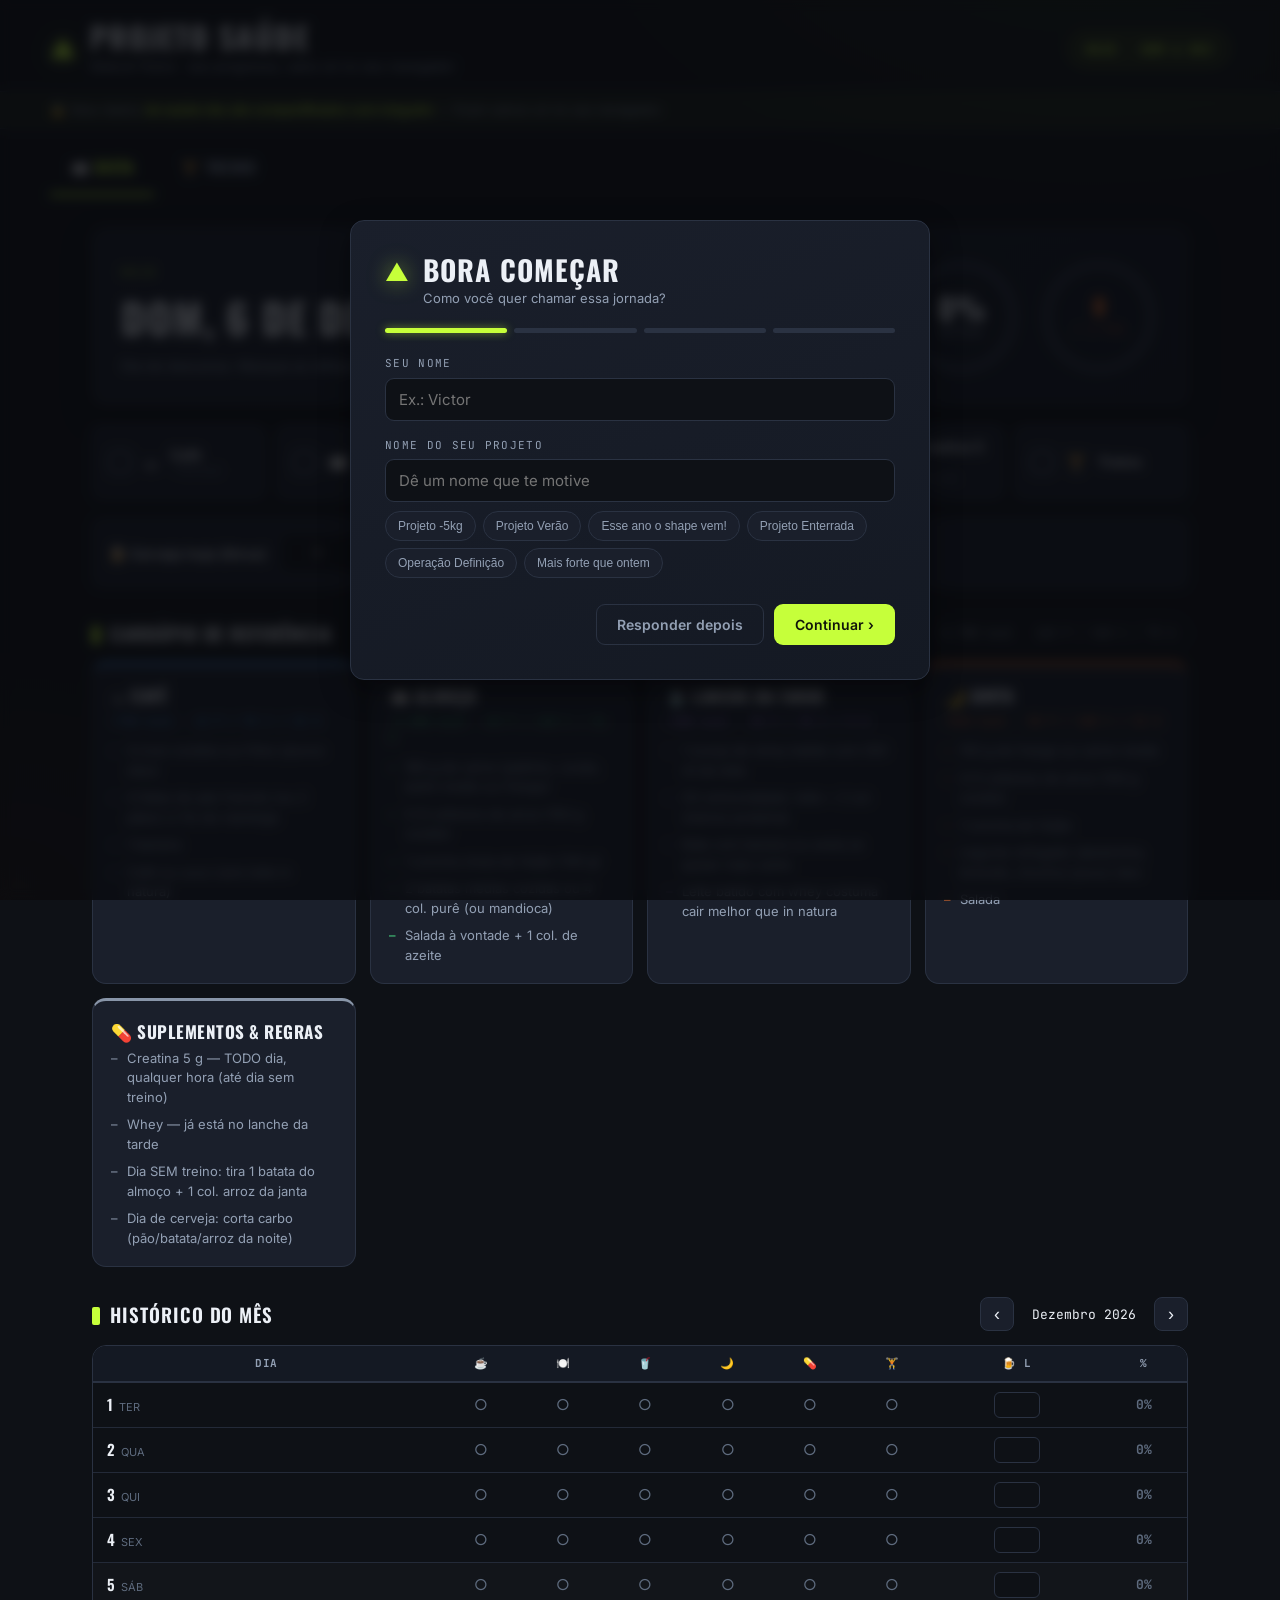
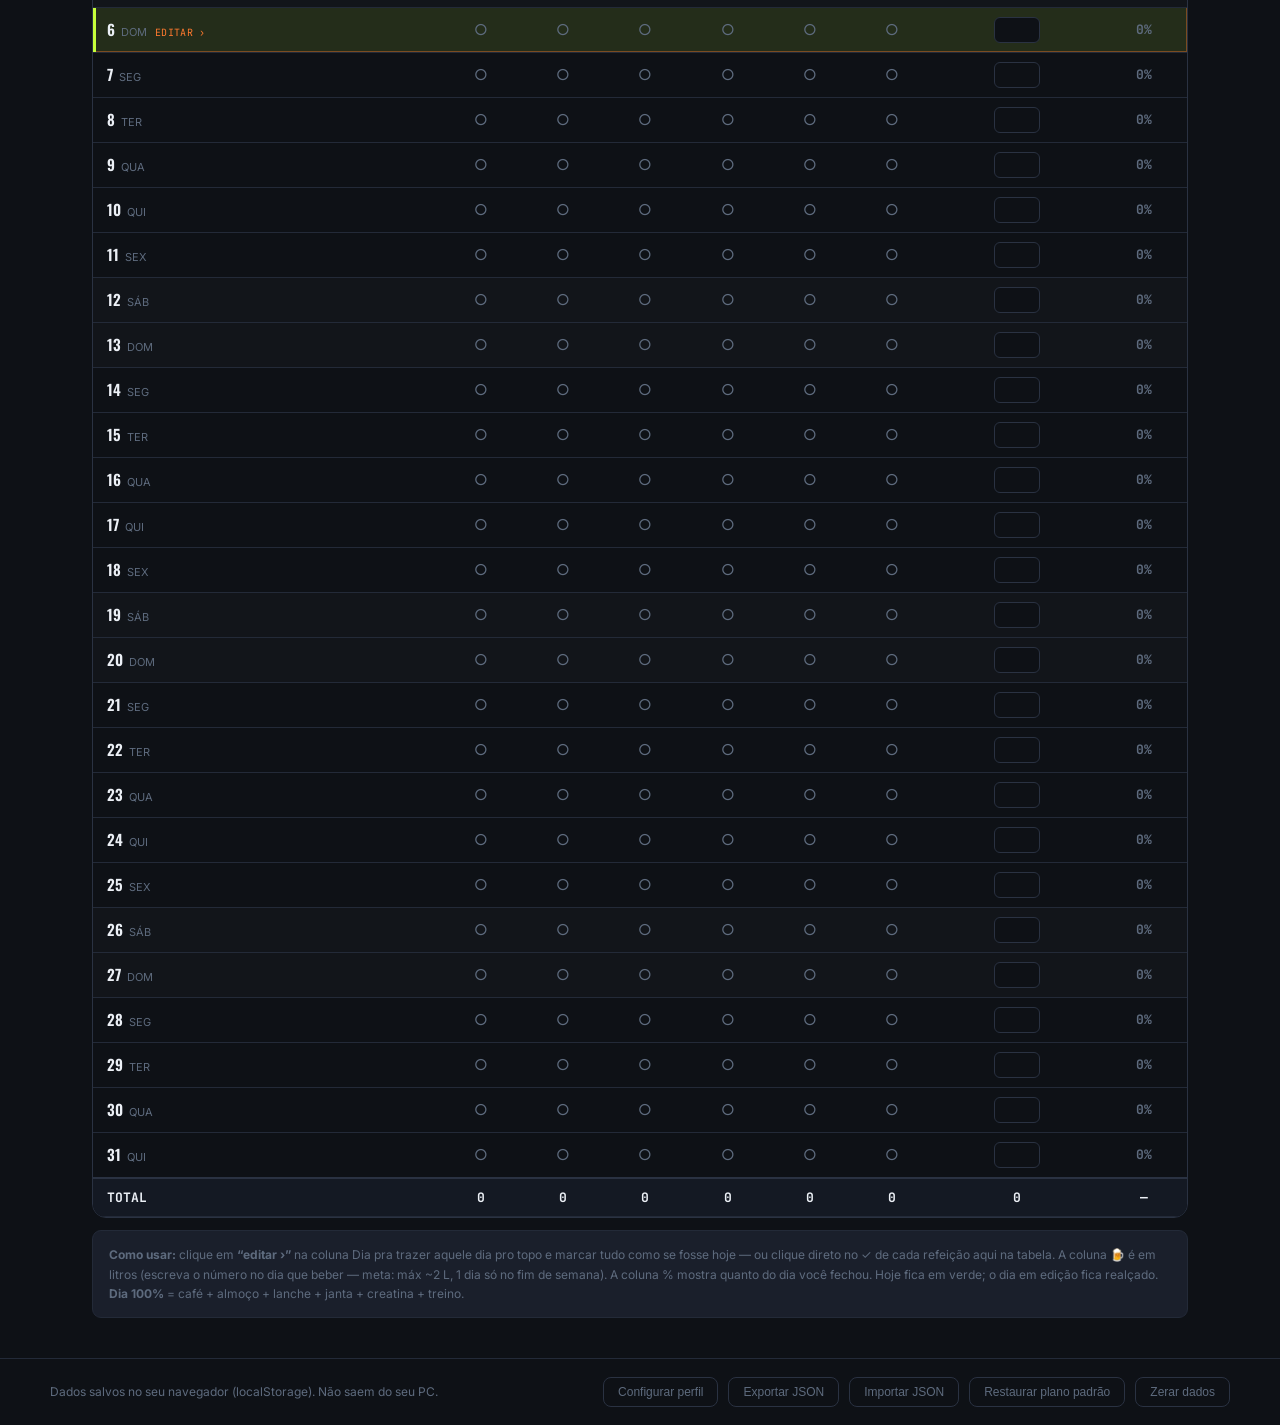
==== index.html @ 154c0d0e "feat(onboarding): importar plano direto da area de transferencia - remove o textarea de colar e o bo" ====
<!DOCTYPE html>
<html lang="pt-BR">
<head>
<meta charset="UTF-8">
<meta name="viewport" content="width=device-width, initial-scale=1.0">

<!-- Google tag (gtag.js) — Measurement ID público; ver .env.sample -->
<script>
  // só carrega no domínio oficial (não conta dev local nem forks de terceiros).
  // host EXATO + subdomínios com fronteira de ponto — evita casar lookalikes
  // ("xprojetosaude.life") ou qualquer outro *.github.io de quem forkar.
  var gaHost = location.hostname;
  if (gaHost === "projetosaude.life" || gaHost.endsWith(".projetosaude.life")
      || gaHost === "victorbiasibetti.github.io") {
    var gaScript = document.createElement("script");
    gaScript.async = true;
    gaScript.src = "https://www.googletagmanager.com/gtag/js?id=G-BKR1CT2JB6";
    document.head.appendChild(gaScript);
    window.dataLayer = window.dataLayer || [];
    function gtag(){ dataLayer.push(arguments); }
    gtag('js', new Date());
    gtag('config', 'G-BKR1CT2JB6');
  }
</script>

<title>Projeto Saúde — Dieta & Treino</title>
<meta name="description" content="Acompanhe sua dieta e treino numa página só. Configure seu plano, registre o dia a dia e bata suas metas. Tudo salvo no seu navegador.">

<!-- Favicon (o triângulo da marca) -->
<link rel="icon" href="/favicon.svg" type="image/svg+xml">
<link rel="icon" href="/favicon-32.png" sizes="32x32" type="image/png">
<link rel="apple-touch-icon" href="/apple-touch-icon.png">
<meta name="theme-color" content="#0E1116">

<!-- Open Graph (WhatsApp, Facebook, LinkedIn) -->
<meta property="og:type" content="website">
<meta property="og:site_name" content="Projeto Saúde">
<meta property="og:url" content="https://projetosaude.life/">
<meta property="og:title" content="Projeto Saúde — Dieta & Treino">
<meta property="og:description" content="Acompanhe sua dieta e treino numa página só. Configure seu plano, registre o dia a dia e bata suas metas. Tudo salvo no seu navegador.">
<meta property="og:image" content="https://projetosaude.life/og-image.png">
<meta property="og:image:width" content="1200">
<meta property="og:image:height" content="630">
<meta property="og:image:alt" content="Projeto Saúde — Dieta & Treino">
<meta property="og:locale" content="pt_BR">

<!-- Twitter -->
<meta name="twitter:card" content="summary_large_image">
<meta name="twitter:title" content="Projeto Saúde — Dieta & Treino">
<meta name="twitter:description" content="Acompanhe sua dieta e treino numa página só. Tudo salvo no seu navegador.">
<meta name="twitter:image" content="https://projetosaude.life/og-image.png">

<link rel="preconnect" href="https://fonts.googleapis.com">
<link rel="preconnect" href="https://fonts.gstatic.com" crossorigin>
<link href="https://fonts.googleapis.com/css2?family=Oswald:wght@400;500;600;700&family=Inter:wght@400;500;600;700&family=JetBrains+Mono:wght@500;700&display=swap" rel="stylesheet">
<link rel="stylesheet" href="style.css">
</head>
<body>
<div class="bg-grain"></div>

<header class="topbar">
  <div class="brand">
    <span class="brand-mark">▲</span>
    <div class="brand-text">
      <h1>PROJETO SAÚDE</h1>
      <p>Dieta &amp; Treino · seu progresso, salvo só no seu navegador</p>
    </div>
  </div>
  <div class="today-pill" id="todayPill">—</div>
</header>

<div class="privacy-bar">
  🔒 Seus dados <strong>de saúde não são compartilhados com ninguém</strong> — ficam salvos só no seu navegador.
</div>

<nav class="tabs" role="tablist">
  <button class="tab active" data-tab="dieta" role="tab">🍽️ Dieta</button>
  <button class="tab" data-tab="treino" role="tab">🏋️ Treino</button>
</nav>

<main>
  <!-- ===================== DIETA ===================== -->
  <section class="panel active" id="tab-dieta" role="tabpanel">

    <div class="day-hero">
      <div class="day-hero-left">
        <span class="eyebrow" id="heroEyebrow">Hoje</span>
        <h2 id="heroDate">—</h2>
        <p id="heroSub">Marque cada refeição conforme for cumprindo.</p>
        <button id="backToToday" class="back-today">‹ Voltar pra hoje</button>
      </div>
      <div class="day-hero-stats">
        <div class="dunk-meter">
          <svg viewBox="0 0 120 120" class="ring">
            <circle class="ring-bg" cx="60" cy="60" r="52"></circle>
            <circle class="ring-fg" cx="60" cy="60" r="52" id="ringFg"></circle>
          </svg>
          <div class="dunk-meter-label">
            <strong id="dayPct">0%</strong>
            <span>do dia</span>
          </div>
        </div>
        <div class="dunk-meter kcal-meter">
          <svg viewBox="0 0 120 120" class="ring">
            <circle class="ring-bg" cx="60" cy="60" r="52"></circle>
            <circle class="ring-fg" cx="60" cy="60" r="52" id="kcalRingFg"></circle>
          </svg>
          <div class="dunk-meter-label">
            <strong id="dayKcal">0</strong>
            <span id="dayKcalSub">kcal</span>
          </div>
        </div>
      </div>
    </div>

    <div class="checks" id="todayChecks"></div>

    <div class="beer-row">
      <label for="beerInput">🍺 Cerveja hoje (litros)</label>
      <input type="number" id="beerInput" min="0" step="0.5" placeholder="0">
      <span class="beer-hint">meta: máx ~2 L, 1 dia só no fim de semana</span>
    </div>

    <div class="section-head">
      <h3>Cardápio de referência</h3>
      <span class="kcal-tag" id="dietKcalTag">~2.700 kcal · 165 P / 340 C / 75 G</span>
    </div>
    <div class="menu-grid" id="menuGrid"></div>

    <div class="section-head">
      <h3>Histórico do mês</h3>
      <div class="month-switch">
        <button id="prevMonth" class="mini-btn">‹</button>
        <span id="monthLabel">—</span>
        <button id="nextMonth" class="mini-btn">›</button>
      </div>
    </div>
    <div class="table-wrap">
      <table class="month-table" id="monthTable"></table>
    </div>
    <div class="legend" id="dietLegend"></div>
  </section>

  <!-- ===================== TREINO ===================== -->
  <section class="panel" id="tab-treino" role="tabpanel">

    <div class="section-head">
      <h3>Divisão semanal</h3>
      <span class="kcal-tag">arraste ou toque p/ remanejar os dias</span>
    </div>
    <div class="week-grid" id="weekGrid"></div>

    <div class="section-head">
      <h3>Seus treinos</h3>
    </div>
    <div class="workouts" id="workouts"></div>
  </section>
</main>

<footer class="foot">
  <span>Dados salvos no seu navegador (localStorage). Não saem do seu PC.</span>
  <div class="foot-actions">
    <button id="profileBtn" class="reset-btn">Configurar perfil</button>
    <button id="exportBtn" class="reset-btn">Exportar JSON</button>
    <button id="importBtn" class="reset-btn">Importar JSON</button>
    <button id="restorePlanBtn" class="reset-btn">Restaurar plano padrão</button>
    <button id="resetBtn" class="reset-btn">Zerar dados</button>
  </div>
  <input type="file" id="importFile" accept="application/json,.json" hidden>
</footer>

<!-- ===================== ONBOARDING (novo usuário) ===================== -->
<div class="onb-overlay" id="onboarding" hidden>
  <div class="onb-card">
    <div class="onb-head">
      <span class="onb-mark">▲</span>
      <div>
        <h2 id="onbTitle">Bora começar</h2>
        <p id="onbSubtitle">Configuração rápida — fica tudo salvo só no seu navegador.</p>
      </div>
    </div>

    <div class="onb-progress" id="onbProgress" aria-hidden="true"></div>

    <!-- STEP 1 — identidade -->
    <section class="onb-step" data-step="1">
      <label class="onb-label">Seu nome</label>
      <input type="text" id="onbName" class="onb-input" placeholder="Ex.: Victor" autocomplete="off">

      <label class="onb-label">Nome do seu projeto</label>
      <input type="text" id="onbProject" class="onb-input" placeholder="Dê um nome que te motive" autocomplete="off">
      <div class="onb-chips" id="onbProjectChips"></div>
    </section>

    <!-- STEP 2 — medidas -->
    <section class="onb-step" data-step="2" hidden>
      <div class="onb-grid">
        <div>
          <label class="onb-label">Altura (cm)</label>
          <input type="number" id="onbHeight" class="onb-input" placeholder="185" min="100" max="250">
        </div>
        <div>
          <label class="onb-label">Peso aprox. (kg)</label>
          <input type="number" id="onbWeight" class="onb-input" placeholder="83" min="30" max="300" step="0.5">
        </div>
        <div>
          <label class="onb-label">Idade</label>
          <input type="number" id="onbAge" class="onb-input" placeholder="28" min="12" max="100">
        </div>
        <div>
          <label class="onb-label">Sexo biológico</label>
          <select id="onbSex" class="onb-input">
            <option value="M">Masculino</option>
            <option value="F">Feminino</option>
          </select>
        </div>
      </div>
      <p class="onb-note">Usado só pra estimar seu gasto calórico. Pode ser aproximado.</p>
    </section>

    <!-- STEP 3 — metabolismo -->
    <section class="onb-step" data-step="3" hidden>
      <div class="onb-bmr">
        <div class="onb-bmr-num">
          <strong id="onbBmrVal">—</strong>
          <span>kcal/dia · metabolismo basal (BMR)</span>
        </div>
        <div class="onb-bmr-num alt">
          <strong id="onbTdeeVal">—</strong>
          <span>kcal/dia · gasto total estimado (TDEE)</span>
        </div>
      </div>

      <label class="onb-label">Nível de atividade</label>
      <select id="onbActivity" class="onb-input">
        <option value="1.2">Sedentário (pouco ou nenhum exercício)</option>
        <option value="1.375" selected>Leve (1-3 treinos/semana)</option>
        <option value="1.55">Moderado (3-5 treinos/semana)</option>
        <option value="1.725">Intenso (6-7 treinos/semana)</option>
        <option value="1.9">Muito intenso (trabalho físico + treino)</option>
      </select>

      <label class="onb-label">Objetivo</label>
      <select id="onbGoal" class="onb-input">
        <option value="cut">Perder gordura</option>
        <option value="maintain">Manter peso</option>
        <option value="bulk" selected>Ganhar massa</option>
      </select>

      <p class="onb-note">Meta calórica = seu TDEE: <strong id="onbTargetVal">—</strong> kcal/dia.
        O objetivo orienta a IA na distribuição das refeições. Fórmula Mifflin-St Jeor —
        estimativa, não prescrição médica.</p>

      <div class="onb-grid">
        <div>
          <label class="onb-label">Treinos por semana</label>
          <select id="onbDays" class="onb-input">
            <option value="2">2 dias</option>
            <option value="3" selected>3 dias</option>
            <option value="4">4 dias</option>
            <option value="5">5 dias</option>
            <option value="6">6 dias</option>
          </select>
        </div>
        <div>
          <label class="onb-label">Nível de experiência</label>
          <select id="onbLevel" class="onb-input">
            <option value="iniciante" selected>Iniciante</option>
            <option value="intermediario">Intermediário</option>
            <option value="avancado">Avançado</option>
          </select>
        </div>
      </div>

      <label class="onb-label">Limitações ou lesões (opcional)</label>
      <textarea id="onbLimits" class="onb-input" rows="2"
        placeholder="Ex.: dor no joelho, ombro sensível, sem acesso a barra fixa…"></textarea>
      <p class="onb-note">Esses dados vão pro prompt pra montar seu treino sob medida.</p>
    </section>

    <!-- STEP 4 — prompt p/ IA + import -->
    <section class="onb-step" data-step="4" hidden>
      <ol class="onb-steps-list">
        <li>Clique em <b>Copiar + Abrir o Chat-GPT</b> e cole o prompt lá com Ctrl+V.</li>
        <li>Quando o Chat-GPT responder, <b>copie a resposta dele</b> (botão de copiar do Chat-GPT).</li>
        <li>Volte aqui e clique em <b>Importar Plano do Chat-GPT</b>.</li>
      </ol>

      <label class="onb-label">Prompt pra IA</label>
      <textarea id="onbPrompt" class="onb-textarea mono" readonly rows="8"></textarea>
      <button id="onbOpenGpt" class="onb-btn primary small onb-block-btn">🤖 Copiar + Abrir o Chat-GPT</button>
      <span id="onbGptMsg" class="onb-import-msg"></span>
      <button id="onbCopyPrompt" class="onb-btn ghost small onb-block-btn">📋 Só copiar prompt</button>

      <button id="onbImportBtn" class="onb-btn primary onb-block-btn" style="margin-top:18px">📥 Importar Plano do Chat-GPT</button>
      <div class="onb-import-row">
        <span id="onbImportMsg" class="onb-import-msg"></span>
      </div>
      <p class="onb-note">Pode pular esta etapa — o plano padrão é carregado e você edita depois.</p>
    </section>

    <div class="onb-actions">
      <button id="onbBack" class="onb-btn ghost" hidden>‹ Voltar</button>
      <div class="onb-spacer"></div>
      <button id="onbSkip" class="onb-btn ghost">Responder depois</button>
      <button id="onbNext" class="onb-btn primary">Continuar ›</button>
    </div>
  </div>
</div>

<script src="data.js"></script>
<script src="app.js"></script>
<script src="onboarding.js"></script>
</body>
</html>
---- style.css ----
/* ===========================================================
   PROJETO ENTERRADA — estilo performance dashboard
   =========================================================== */
:root{
  --bg:        #0E1116;
  --bg-2:      #141923;
  --panel:     #1A1F2B;
  --panel-2:   #20263400;
  --line:      #2A3242;
  --line-soft: #232a38;
  --txt:       #ECF0F6;
  --txt-dim:   #93A0B4;
  --txt-faint: #5E6B7E;

  --lime:   #C6FF3A;  /* acento principal — o salto/meta */
  --lime-d: #9FD400;
  --orange: #FF7A2F;  /* perna / treino C */
  --azul:   #4DA3FF;
  --verde:  #46D17F;
  --roxo:   #B98BFF;
  --cinza:  #8895A8;

  --content-max: 1180px;  /* largura útil do conteúdo; cresce em telas grandes */
  --gutter: clamp(16px,4vw,42px);
  --radius: 14px;
  --radius-sm: 9px;
  --shadow: 0 10px 30px rgba(0,0,0,.45);
  --display: "Oswald", system-ui, sans-serif;
  --body: "Inter", system-ui, sans-serif;
  --mono: "JetBrains Mono", ui-monospace, monospace;
}

*{ box-sizing:border-box; margin:0; padding:0; }
html{ scroll-behavior:smooth; }
body{
  font-family:var(--body);
  background:var(--bg);
  color:var(--txt);
  line-height:1.5;
  min-height:100vh;
  -webkit-font-smoothing:antialiased;
  overflow-x:hidden;
}

/* textura sutil de fundo */
.bg-grain{
  position:fixed; inset:0; z-index:0; pointer-events:none;
  background:
    radial-gradient(900px 500px at 85% -10%, rgba(198,255,58,.07), transparent 60%),
    radial-gradient(700px 500px at 0% 100%, rgba(255,122,47,.06), transparent 55%);
}
header, nav, main, footer{ position:relative; z-index:1; }

/* ---------- TOPBAR ---------- */
.topbar{
  display:flex; align-items:center; justify-content:space-between; gap:16px;
  padding-block:22px 14px;
  padding-inline:max(var(--gutter), calc((100% - var(--content-max))/2));
  border-bottom:1px solid var(--line-soft);
  flex-wrap:wrap;
}
.brand{ display:flex; align-items:center; gap:14px; }
.brand-mark{
  font-size:26px; color:var(--lime);
  filter:drop-shadow(0 0 10px rgba(198,255,58,.5));
  transform:translateY(-1px);
}
.brand-text h1{
  font-family:var(--display); font-weight:700; letter-spacing:.06em;
  font-size:clamp(20px,3.4vw,30px); line-height:1; text-transform:uppercase;
}
.brand-text p{ color:var(--txt-dim); font-size:13px; margin-top:5px; }
.today-pill{
  font-family:var(--mono); font-size:13px; font-weight:700;
  color:var(--lime); background:rgba(198,255,58,.08);
  border:1px solid rgba(198,255,58,.3); border-radius:999px;
  padding:8px 16px; white-space:nowrap; text-transform:uppercase;
}

/* ---------- BARRA DE PRIVACIDADE ---------- */
.privacy-bar{
  font-size:12.5px; color:var(--txt-dim); line-height:1.45;
  background:rgba(198,255,58,.06); border-bottom:1px solid var(--line-soft);
  padding-block:9px;
  padding-inline:max(var(--gutter), calc((100% - var(--content-max))/2));
}
.privacy-bar strong{ color:var(--lime); font-weight:600; }

/* ---------- TABS ---------- */
.tabs{
  display:flex; gap:6px;
  padding-block:14px 0;
  padding-inline:max(var(--gutter), calc((100% - var(--content-max))/2));
}
.tab{
  font-family:var(--display); font-size:16px; font-weight:600; letter-spacing:.04em;
  text-transform:uppercase;
  background:transparent; color:var(--txt-dim);
  border:none; border-bottom:3px solid transparent;
  padding:12px 20px 14px; cursor:pointer; transition:.18s; border-radius:8px 8px 0 0;
}
.tab:hover{ color:var(--txt); background:var(--bg-2); }
.tab.active{ color:var(--lime); border-bottom-color:var(--lime); }

main{ padding:clamp(18px,3vw,32px) var(--gutter) 40px; max-width:var(--content-max); margin-inline:auto; }

/* ---------- PANELS ---------- */
.panel{ display:none; animation:fade .35s ease; }
.panel.active{ display:block; }
@keyframes fade{ from{opacity:0; transform:translateY(8px);} to{opacity:1; transform:none;} }

/* ---------- DAY HERO ---------- */
.day-hero{
  display:flex; align-items:center; justify-content:space-between; gap:24px;
  background:linear-gradient(135deg, var(--panel), var(--bg-2));
  border:1px solid var(--line); border-radius:var(--radius);
  padding:clamp(18px,3vw,28px); box-shadow:var(--shadow); flex-wrap:wrap;
}
.eyebrow{
  font-family:var(--mono); font-size:11px; letter-spacing:.22em; text-transform:uppercase;
  color:var(--lime);
}
.day-hero-left h2{
  font-family:var(--display); font-weight:700; font-size:clamp(26px,5vw,42px);
  text-transform:uppercase; letter-spacing:.02em; margin:4px 0 6px;
}
.day-hero-left p{ color:var(--txt-dim); font-size:14px; max-width:46ch; }

/* botão voltar pra hoje (modo edição de dia passado) */
.back-today{
  margin-top:12px; display:none; align-items:center; gap:4px; cursor:pointer;
  font-family:var(--mono); font-size:12px; font-weight:700;
  background:rgba(255,122,47,.1); color:var(--orange);
  border:1px solid rgba(255,122,47,.4); border-radius:999px; padding:7px 14px;
  transition:.15s;
}
.back-today:hover{ background:rgba(255,122,47,.2); }
/* quando editando outro dia, o eyebrow vira laranja pra avisar */
#heroEyebrow{ transition:color .15s; }

/* anéis lado a lado (% do dia + kcal) */
.day-hero-stats{ display:flex; align-items:center; justify-content:center; gap:18px; flex-wrap:wrap; flex:0 0 auto; }

/* anel de progresso do dia (dunk meter) */
.dunk-meter{ position:relative; width:120px; height:120px; flex:0 0 auto; }
.ring{ width:120px; height:120px; transform:rotate(-90deg); }
.ring-bg{ fill:none; stroke:var(--line); stroke-width:9; }
.ring-fg{
  fill:none; stroke:var(--lime); stroke-width:9; stroke-linecap:round;
  stroke-dasharray:326.7; stroke-dashoffset:326.7;
  transition:stroke-dashoffset .6s cubic-bezier(.2,.8,.2,1);
  filter:drop-shadow(0 0 6px rgba(198,255,58,.5));
}
.dunk-meter-label{
  position:absolute; inset:0; display:flex; flex-direction:column;
  align-items:center; justify-content:center; gap:1px;
}
.dunk-meter-label strong{ font-family:var(--display); font-size:30px; line-height:1; }
.dunk-meter-label span{ font-size:11px; color:var(--txt-dim); text-transform:uppercase; letter-spacing:.1em; }

/* 2º anel: kcal ingeridas — mesmo estilo, cor laranja */
.kcal-meter .ring-fg{ stroke:var(--orange); filter:drop-shadow(0 0 6px rgba(255,122,47,.5)); }
.kcal-meter .dunk-meter-label strong{ color:var(--orange); font-size:23px; }
.kcal-meter .dunk-meter-label span{ font-family:var(--mono); color:var(--orange); opacity:.7; letter-spacing:.02em; margin-top:2px; }

/* ---------- CHECKS DE HOJE ---------- */
.checks{
  display:grid; grid-template-columns:repeat(auto-fit, minmax(150px,1fr));
  gap:10px; margin:18px 0;
}
.check{
  display:flex; align-items:center; gap:11px; cursor:pointer; user-select:none;
  background:var(--panel); border:1px solid var(--line); border-radius:var(--radius-sm);
  padding:14px 15px; transition:.16s;
}
.check:hover{ border-color:var(--txt-faint); transform:translateY(-1px); }
.check .box{
  width:24px; height:24px; flex:0 0 auto; border-radius:7px;
  border:2px solid var(--txt-faint); display:grid; place-items:center;
  transition:.16s; font-size:15px; color:var(--bg);
}
.check .meta{ display:flex; flex-direction:column; line-height:1.2; }
.check .meta b{ font-size:14px; font-weight:600; }
.check .meta small{ font-size:11px; color:var(--txt-faint); }
.check .ic{ font-size:18px; }
.check.done{ border-color:var(--lime); background:rgba(198,255,58,.07); }
.check.done .box{ background:var(--lime); border-color:var(--lime); }
.check.done .box::after{ content:"✓"; font-weight:800; }

/* ---------- BARRA CERVEJA ---------- */
.beer-row{
  display:flex; align-items:center; gap:14px; flex-wrap:wrap;
  background:var(--panel); border:1px solid var(--line); border-radius:var(--radius-sm);
  padding:14px 16px; margin-bottom:26px;
}
.beer-row label{ font-weight:600; font-size:14px; }
.beer-row input{
  width:90px; font-family:var(--mono); font-size:15px; font-weight:700;
  background:var(--bg); color:var(--orange); text-align:center;
  border:1px solid var(--line); border-radius:8px; padding:9px;
}
.beer-row input:focus{ outline:none; border-color:var(--orange); }
.beer-hint{ font-size:12px; color:var(--txt-faint); }

/* ---------- SECTION HEAD ---------- */
.section-head{
  display:flex; align-items:center; justify-content:space-between; gap:12px;
  margin:30px 0 14px; flex-wrap:wrap;
}
.section-head h3{
  font-family:var(--display); font-weight:600; text-transform:uppercase;
  letter-spacing:.05em; font-size:19px;
}
.section-head h3::before{
  content:""; display:inline-block; width:8px; height:18px; margin-right:10px;
  background:var(--lime); border-radius:2px; transform:translateY(2px);
}
.kcal-tag{
  font-family:var(--mono); font-size:12px; color:var(--txt-dim);
  border:1px solid var(--line); border-radius:999px; padding:5px 12px;
}

/* ---------- MENU GRID ---------- */
.menu-grid{
  display:grid; grid-template-columns:repeat(auto-fit, minmax(250px,1fr)); gap:14px;
}
.menu-card{
  background:var(--panel); border:1px solid var(--line); border-radius:var(--radius);
  padding:18px; border-top:3px solid var(--accent);
}
.menu-card h4{
  font-family:var(--display); font-size:17px; text-transform:uppercase; letter-spacing:.03em;
  display:flex; align-items:center; gap:9px; margin-bottom:4px;
}
.menu-card .kc{ font-family:var(--mono); font-size:11px; color:var(--accent); margin-bottom:12px; display:block; }
.menu-card ul{ list-style:none; display:flex; flex-direction:column; gap:8px; }
.menu-card li{ font-size:13px; color:var(--txt-dim); padding-left:16px; position:relative; }
.menu-card li::before{ content:"–"; position:absolute; left:0; color:var(--accent); }

/* acentos por card */
.acc-azul{ --accent:var(--azul); }
.acc-verde{ --accent:var(--verde); }
.acc-laranja{ --accent:var(--orange); }
.acc-roxo{ --accent:var(--roxo); }
.acc-cinza{ --accent:var(--cinza); }

/* ---------- MONTH SWITCH ---------- */
.month-switch{ display:flex; align-items:center; gap:10px; }
.month-switch span{ font-family:var(--mono); font-size:13px; min-width:120px; text-align:center; color:var(--txt); }
.mini-btn{
  width:34px; height:34px; border-radius:8px; cursor:pointer;
  background:var(--panel); border:1px solid var(--line); color:var(--txt);
  font-size:18px; line-height:1; transition:.15s;
}
.mini-btn:hover{ border-color:var(--lime); color:var(--lime); }

/* ---------- MONTH TABLE ---------- */
.table-wrap{ overflow-x:auto; border:1px solid var(--line); border-radius:var(--radius); }
.month-table{ border-collapse:collapse; width:100%; min-width:680px; font-size:13px; }
.month-table th, .month-table td{
  padding:9px 8px; text-align:center; border-bottom:1px solid var(--line-soft);
  white-space:nowrap;
}
.month-table thead th{
  position:sticky; top:0; background:var(--bg-2); color:var(--txt-dim);
  font-family:var(--mono); font-size:11px; font-weight:700; text-transform:uppercase;
  letter-spacing:.04em; border-bottom:2px solid var(--line);
}
.month-table td.daycol{ text-align:left; padding-left:14px; }
.month-table td .dnum{ font-family:var(--display); font-weight:600; font-size:15px; }
.month-table td .dwd{ color:var(--txt-faint); font-size:11px; margin-left:6px; text-transform:uppercase; }
.month-table tbody tr.weekend{ background:rgba(255,255,255,.018); }
.month-table tbody tr.today{
  background:rgba(198,255,58,.10);
  box-shadow:inset 3px 0 0 var(--lime);
}
.month-table tbody tr.selected{
  background:rgba(255,122,47,.12);
  box-shadow:inset 3px 0 0 var(--orange);
}
.month-table tbody tr.today.selected{
  background:rgba(198,255,58,.12);
  box-shadow:inset 3px 0 0 var(--lime), inset 0 0 0 1px rgba(255,122,47,.4);
}
.month-table td.daycol{ cursor:pointer; }
.month-table td.daycol:hover .edit-cue{ opacity:1; }
.edit-cue{
  font-family:var(--mono); font-size:10px; color:var(--orange);
  margin-left:8px; opacity:0; transition:opacity .15s; text-transform:uppercase; letter-spacing:.03em;
}
.month-table tbody tr.selected .edit-cue{ opacity:1; }
.month-table tbody tr:hover{ background:rgba(255,255,255,.04); }
.cell-check{ cursor:pointer; font-size:15px; color:var(--txt-faint); transition:.12s; }
.cell-check:hover{ color:var(--txt); }
.cell-check.on{ color:var(--lime); }
.beer-cell{ font-family:var(--mono); color:var(--orange); }
.beer-cell input{
  width:46px; background:var(--bg); border:1px solid var(--line); border-radius:6px;
  color:var(--orange); text-align:center; font-family:var(--mono); font-size:12px; padding:4px;
}
.beer-cell input:focus{ outline:none; border-color:var(--orange); }
.pct-cell{ font-family:var(--mono); font-weight:700; }
tr.totals td{ border-top:2px solid var(--line); font-family:var(--mono); font-weight:700; color:var(--txt); background:var(--bg-2); }

.legend{
  font-size:12px; color:var(--txt-faint); margin-top:12px; line-height:1.6;
  padding:14px 16px; background:var(--panel); border:1px solid var(--line-soft); border-radius:var(--radius-sm);
}

/* ===================== TREINO ===================== */
.week-grid{
  display:grid; grid-template-columns:repeat(7, 1fr); gap:8px; margin-bottom:8px;
}
.wd{
  background:var(--panel); border:1px solid var(--line); border-radius:var(--radius-sm);
  padding:12px 10px; text-align:center; min-height:104px;
  display:flex; flex-direction:column; gap:6px;
}
.wd .wd-day{ font-family:var(--mono); font-size:11px; color:var(--txt-faint); text-transform:uppercase; letter-spacing:.05em; }
.wd .wd-tag{
  font-family:var(--display); font-size:24px; font-weight:700; line-height:1;
}
.wd .wd-name{ font-size:11px; color:var(--txt-dim); }
.wd.tag-A .wd-tag{ color:var(--azul); }
.wd.tag-B .wd-tag{ color:var(--verde); }
.wd.tag-C .wd-tag{ color:var(--orange); }
.wd.tag-D .wd-tag{ color:var(--roxo); }
.wd.tag-E .wd-tag{ color:var(--lime); }
.wd.tag-F .wd-tag{ color:var(--cinza); }
.wd.tag-off .wd-tag{ color:var(--txt-faint); font-size:14px; font-family:var(--body); font-weight:600; padding-top:6px; }
.wd.today{ border-color:var(--lime); box-shadow:0 0 0 1px var(--lime), 0 0 20px rgba(198,255,58,.18); }
.wd.today .wd-day{ color:var(--lime); }
/* remanejar treino: arrastar (desktop) ou tocar (mobile) */
.wd{ cursor:pointer; user-select:none; }
.wd[draggable="true"]{ cursor:grab; }
.wd[draggable="true"]:active{ cursor:grabbing; }
/* selecionado pra remanejar — laranja tracejado, distinto do "hoje" (lime) */
.wd.sel{ outline:2px dashed var(--orange); outline-offset:-3px; background:rgba(255,122,47,.12);
         box-shadow:0 0 0 1px var(--orange); }
.wd.sel .wd-tag{ color:var(--orange); }
.wd.drop-hover{ border-color:var(--lime); border-style:dashed; background:rgba(198,255,58,.08); }

.workouts{ display:grid; gap:16px; }
.workout{
  background:var(--panel); border:1px solid var(--line); border-radius:var(--radius);
  overflow:hidden; border-top:3px solid var(--accent);
}
.workout-head{ padding:16px 18px 14px; }
.workout-head .wid{
  font-family:var(--display); font-size:13px; font-weight:700; letter-spacing:.1em;
  color:var(--accent); text-transform:uppercase;
}
.workout-head h4{ font-family:var(--display); font-size:20px; text-transform:uppercase; letter-spacing:.02em; margin:2px 0 4px; }
.workout-head p{ font-size:12px; color:var(--txt-dim); }
.ex-table{ width:100%; border-collapse:collapse; font-size:13px; }
.ex-table th{
  text-align:left; font-family:var(--mono); font-size:10px; text-transform:uppercase;
  letter-spacing:.05em; color:var(--txt-faint); padding:8px 14px; border-top:1px solid var(--line);
  border-bottom:1px solid var(--line-soft);
}
.ex-table td{ padding:11px 14px; border-bottom:1px solid var(--line-soft); vertical-align:top; }
.ex-table tr:last-child td{ border-bottom:none; }
.ex-name{ font-weight:600; color:var(--txt); }
.ex-set{ font-family:var(--mono); font-weight:700; color:var(--lime); white-space:nowrap; }
.ex-set.skip{ color:var(--txt-faint); }
.ex-grp{ color:var(--txt-dim); font-size:12px; }
.ex-obs{ color:var(--txt-faint); font-size:12px; max-width:36ch; }

/* ---------- FOOTER ---------- */
.foot{
  display:flex; align-items:center; justify-content:space-between; gap:16px;
  padding-block:18px;
  padding-inline:max(var(--gutter), calc((100% - var(--content-max))/2));
  border-top:1px solid var(--line-soft);
  font-size:12px; color:var(--txt-faint); flex-wrap:wrap;
}
.foot-actions{ display:flex; gap:10px; flex-wrap:wrap; }
.reset-btn{
  font-size:12px; cursor:pointer; background:transparent; color:var(--txt-faint);
  border:1px solid var(--line); border-radius:8px; padding:7px 14px; transition:.15s;
}
.reset-btn:hover{ color:var(--orange); border-color:var(--orange); }

/* ===================== ONBOARDING ===================== */
body.onb-open{ overflow:hidden; }
.onb-overlay{
  position:fixed; inset:0; z-index:50;
  display:flex; align-items:flex-start; justify-content:center;
  padding:clamp(12px,4vh,48px) 16px; overflow-y:auto;
  background:rgba(8,10,14,.78); backdrop-filter:blur(6px);
}
.onb-overlay[hidden]{ display:none; }
.onb-card{
  width:100%; max-width:580px; margin:auto;
  background:linear-gradient(160deg, var(--panel), var(--bg-2));
  border:1px solid var(--line); border-radius:var(--radius);
  box-shadow:var(--shadow); padding:clamp(20px,4vw,34px);
  animation:fade .35s ease;
}
.onb-head{ display:flex; align-items:flex-start; gap:14px; margin-bottom:20px; }
.onb-mark{ font-size:24px; color:var(--lime); filter:drop-shadow(0 0 10px rgba(198,255,58,.5)); }
.onb-head h2{
  font-family:var(--display); font-weight:700; letter-spacing:.04em;
  text-transform:uppercase; font-size:clamp(20px,4vw,28px); line-height:1.05;
}
.onb-head p{ color:var(--txt-dim); font-size:13px; margin-top:5px; }

.onb-progress{ display:flex; gap:7px; margin-bottom:22px; }
.onb-dot{ flex:1; height:5px; border-radius:999px; background:var(--line); transition:.25s; }
.onb-dot.active{ background:var(--lime); box-shadow:0 0 8px rgba(198,255,58,.5); }
.onb-dot.done{ background:var(--lime-d); }

.onb-label{
  display:block; font-family:var(--mono); font-size:11px; letter-spacing:.12em;
  text-transform:uppercase; color:var(--txt-dim); margin:16px 0 6px;
}
.onb-label:first-child{ margin-top:0; }
.onb-input{
  width:100%; font-family:var(--body); font-size:15px;
  background:var(--bg); color:var(--txt);
  border:1px solid var(--line); border-radius:var(--radius-sm); padding:11px 13px;
  transition:border-color .15s;
}
.onb-input:focus{ outline:none; border-color:var(--lime); }
.onb-input.onb-invalid{ border-color:var(--orange); animation:shake .3s; }
select.onb-input{ cursor:pointer; }
@keyframes shake{ 25%{transform:translateX(-4px);} 75%{transform:translateX(4px);} }

.onb-chips{ display:flex; flex-wrap:wrap; gap:7px; margin-top:9px; }
.onb-chip{
  font-size:12px; cursor:pointer; color:var(--txt-dim);
  background:var(--panel); border:1px solid var(--line); border-radius:999px;
  padding:7px 12px; transition:.15s;
}
.onb-chip:hover{ color:var(--lime); border-color:var(--lime); }

.onb-grid{ display:grid; grid-template-columns:1fr 1fr; gap:12px 14px; }
.onb-note{ font-size:12px; color:var(--txt-faint); margin-top:14px; line-height:1.5; }
.onb-note strong{ color:var(--txt-dim); }

.onb-bmr{ display:grid; grid-template-columns:1fr 1fr; gap:12px; margin-bottom:6px; }
.onb-bmr-num{
  background:var(--bg); border:1px solid var(--line); border-radius:var(--radius-sm);
  border-left:3px solid var(--lime); padding:14px 16px;
}
.onb-bmr-num.alt{ border-left-color:var(--orange); }
.onb-bmr-num strong{ font-family:var(--display); font-size:30px; line-height:1; color:var(--lime); display:block; }
.onb-bmr-num.alt strong{ color:var(--orange); }
.onb-bmr-num span{ font-size:11px; color:var(--txt-dim); display:block; margin-top:5px; }

.onb-steps-list{
  list-style:decimal; padding-left:20px; margin:0 0 18px;
  display:flex; flex-direction:column; gap:9px;
}
.onb-steps-list li{ font-size:13px; color:var(--txt-dim); padding-left:4px; line-height:1.45; }
.onb-block-btn{ display:block; width:100%; margin-top:8px; }
.onb-textarea{
  width:100%; background:var(--bg); color:var(--txt);
  border:1px solid var(--line); border-radius:var(--radius-sm);
  padding:12px 13px; resize:vertical; font-size:13px; line-height:1.5;
}
.onb-textarea:focus{ outline:none; border-color:var(--lime); }
.onb-textarea.mono{ font-family:var(--mono); font-size:12px; }
#onbPrompt{ background:#0b0e13; color:var(--txt-dim); }

.onb-import-row{ display:flex; align-items:center; gap:12px; margin-top:12px; flex-wrap:wrap; }
.onb-import-msg{ font-family:var(--mono); font-size:12px; }
.onb-import-msg.ok{ color:var(--verde); }
.onb-import-msg.err{ color:var(--orange); }

.onb-actions{ display:flex; align-items:center; gap:10px; margin-top:26px; flex-wrap:wrap; }
.onb-spacer{ flex:1; }
.onb-btn{
  font-family:var(--body); font-size:14px; font-weight:600; cursor:pointer;
  border-radius:var(--radius-sm); padding:11px 20px; transition:.15s; border:1px solid transparent;
}
.onb-btn.small{ font-size:12px; padding:8px 13px; }
.onb-btn.primary{ background:var(--lime); color:#10140A; }
.onb-btn.primary:hover{ background:var(--lime-d); }
.onb-btn.ghost{ background:transparent; color:var(--txt-dim); border-color:var(--line); }
.onb-btn.ghost:hover{ color:var(--txt); border-color:var(--txt-faint); }

/* ---------- RESPONSIVO ---------- */
/* telas grandes: soltar o teto de largura (--content-max). topbar/tabs/main/foot
   acompanham via a var, mantendo conteúdo alinhado e bordas full-bleed. */
@media (min-width:1600px){
  :root{ --content-max:1440px; }
  .menu-grid{ grid-template-columns:repeat(auto-fit, minmax(280px,1fr)); }
}
@media (min-width:1921px){          /* acima de Full HD (2K/4K/ultrawide) */
  :root{ --content-max:1680px; }
  .checks{ grid-template-columns:repeat(auto-fit, minmax(180px,1fr)); }
}
@media (min-width:2560px){          /* 1440p+ / ultrawide */
  :root{ --content-max:2000px; }
}

@media (max-width:720px){
  .week-grid{ grid-template-columns:repeat(2,1fr); }
  .day-hero{ flex-direction:column-reverse; align-items:flex-start; }
  .ex-table .col-obs, .ex-table .obs-cell{ display:none; }
  .onb-grid, .onb-bmr{ grid-template-columns:1fr; }
}
@media (prefers-reduced-motion:reduce){
  *{ animation:none !important; transition:none !important; }
}
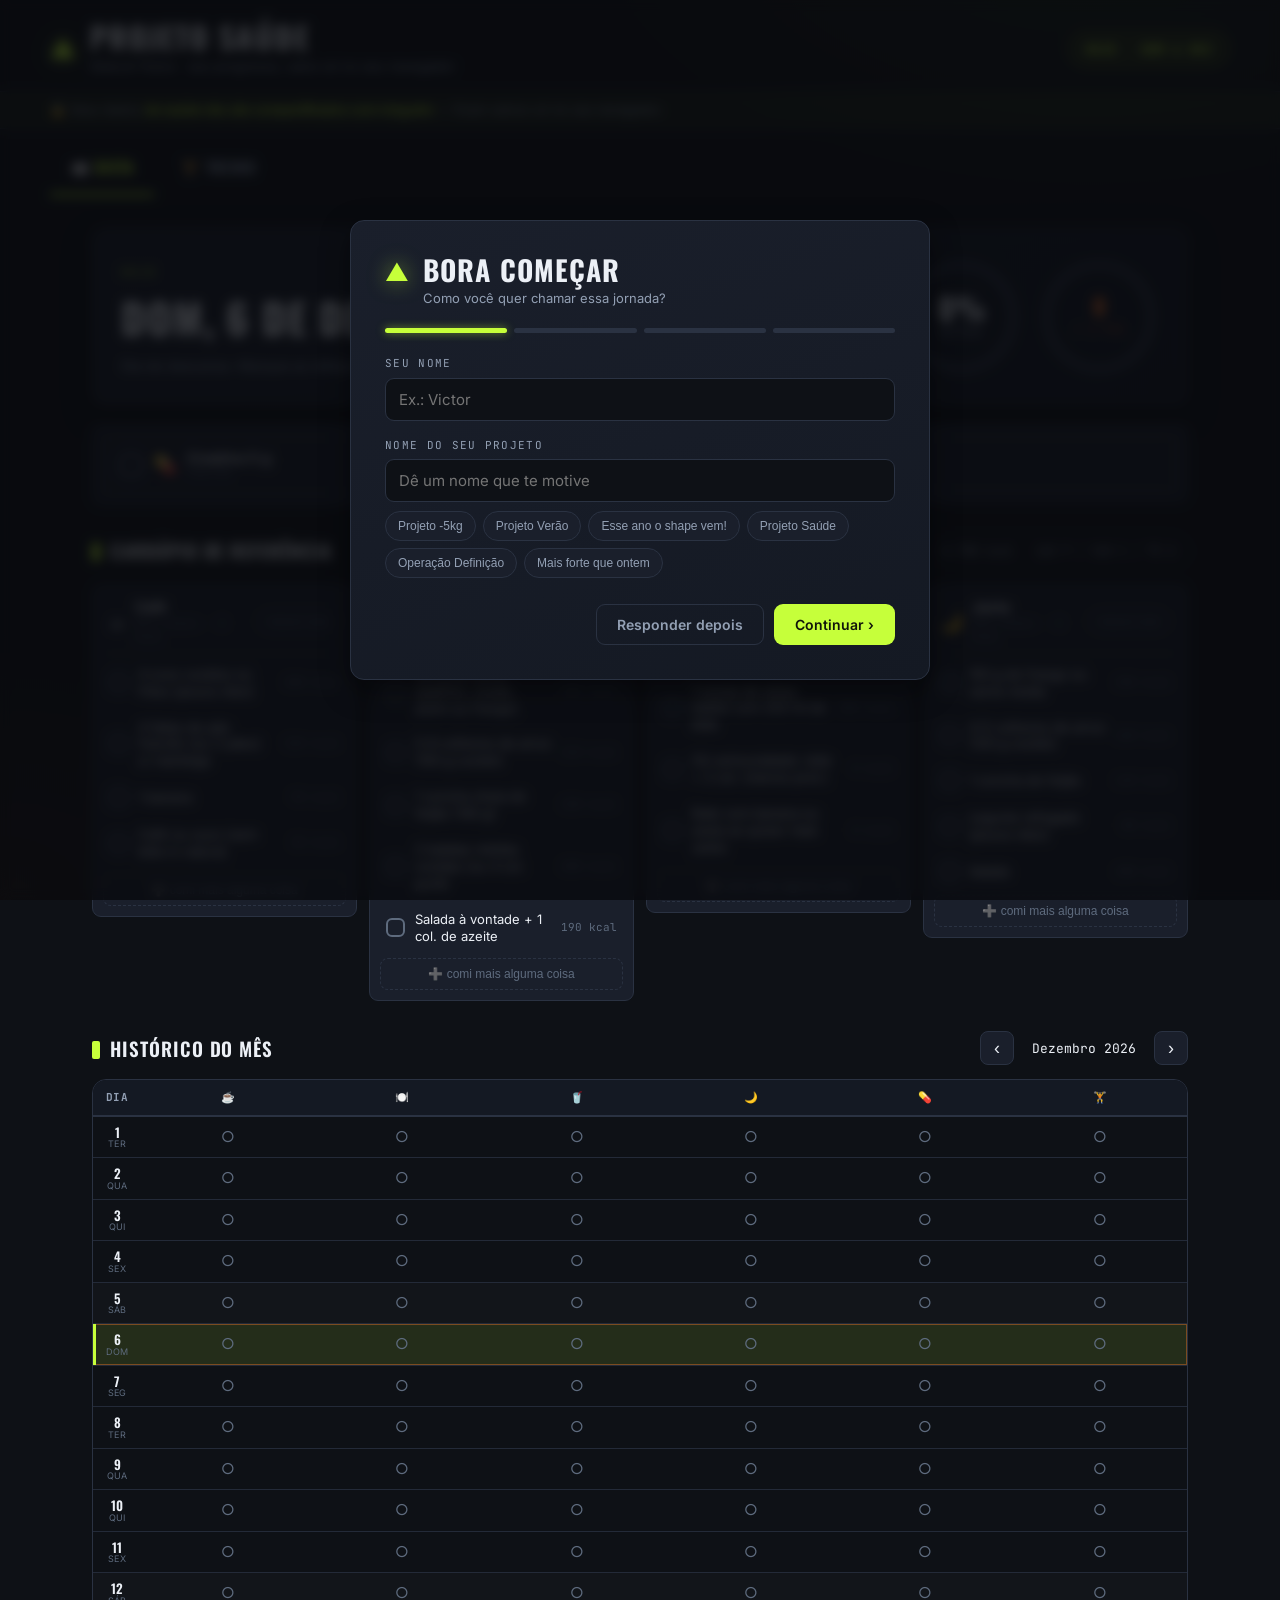
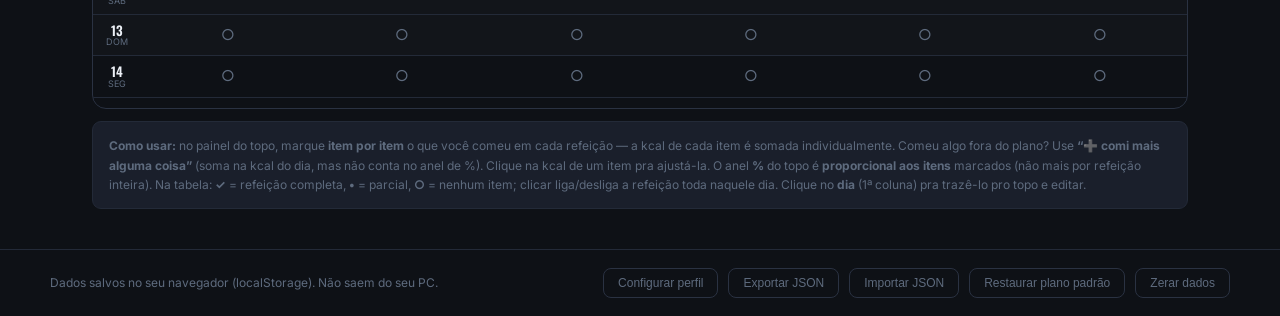
==== commit a896bace: "feat(dieta): checks por item, modal de alimento avulso e limpezas - refeições agora expandem em iten" ====
--- a/index.html
+++ b/index.html
@@ -113,19 +113,14 @@
       </div>
     </div>
 
-    <div class="checks" id="todayChecks"></div>
-
-    <div class="beer-row">
-      <label for="beerInput">🍺 Cerveja hoje (litros)</label>
-      <input type="number" id="beerInput" min="0" step="0.5" placeholder="0">
-      <span class="beer-hint">meta: máx ~2 L, 1 dia só no fim de semana</span>
-    </div>
+    <!-- extras logo após o resumo do dia (refeições sem itens: creatina, treino) -->
+    <div class="checks day-extras" id="dayExtras"></div>
 
     <div class="section-head">
       <h3>Cardápio de referência</h3>
       <span class="kcal-tag" id="dietKcalTag">~2.700 kcal · 165 P / 340 C / 75 G</span>
     </div>
-    <div class="menu-grid" id="menuGrid"></div>
+    <div class="checks" id="todayChecks"></div>
 
     <div class="section-head">
       <h3>Histórico do mês</h3>
@@ -282,8 +277,8 @@
     <section class="onb-step" data-step="4" hidden>
       <ol class="onb-steps-list">
         <li>Clique em <b>Copiar + Abrir o Chat-GPT</b> e cole o prompt lá com Ctrl+V.</li>
-        <li>Quando o Chat-GPT responder, <b>copie a resposta dele</b> (botão de copiar do Chat-GPT).</li>
-        <li>Volte aqui e clique em <b>Importar Plano do Chat-GPT</b>.</li>
+        <li>Quando o Chat-GPT responder, <b>copie a resposta</b> e cole no campo abaixo.</li>
+        <li>Clique em <b>Importar Plano do Chat-GPT</b> (ou só conclua — a gente importa pra você).</li>
       </ol>
 
       <label class="onb-label">Prompt pra IA</label>
@@ -292,7 +287,9 @@
       <span id="onbGptMsg" class="onb-import-msg"></span>
       <button id="onbCopyPrompt" class="onb-btn ghost small onb-block-btn">📋 Só copiar prompt</button>
 
-      <button id="onbImportBtn" class="onb-btn primary onb-block-btn" style="margin-top:18px">📥 Importar Plano do Chat-GPT</button>
+      <label class="onb-label">Resposta do Chat-GPT</label>
+      <textarea id="onbImport" class="onb-textarea mono" rows="6" placeholder="Cole aqui a resposta do Chat-GPT (Ctrl+V)"></textarea>
+      <button id="onbImportBtn" class="onb-btn primary onb-block-btn" style="margin-top:10px">📥 Importar Plano do Chat-GPT</button>
       <div class="onb-import-row">
         <span id="onbImportMsg" class="onb-import-msg"></span>
       </div>
@@ -308,6 +305,59 @@
   </div>
 </div>
 
+<!-- Modal de erro de importação ao concluir o onboarding -->
+<dialog id="onbDialog" class="onb-dialog">
+  <div class="onb-head">
+    <span class="onb-mark">▲</span>
+    <div>
+      <h2>Não consegui importar</h2>
+      <p>A resposta do Chat-GPT não pôde ser importada — confira se você copiou a resposta inteira.</p>
+    </div>
+  </div>
+  <p class="onb-note">Quer colar de novo ou encerrar mesmo assim? Encerrando, você fica com o
+     plano padrão e pode ajustar depois em <b>Configurar perfil</b>.</p>
+  <div class="onb-dialog-actions">
+    <button id="onbDlgFinish" class="onb-btn ghost">Encerrar mesmo assim</button>
+    <button id="onbDlgRetry" class="onb-btn primary">Colar de novo</button>
+  </div>
+</dialog>
+
+<!-- Modal de conflito: trocar cardápio quando já há dias marcados -->
+<dialog id="onbConfirmDialog" class="onb-dialog">
+  <div class="onb-head">
+    <span class="onb-mark">▲</span>
+    <div>
+      <h2>Trocar o cardápio?</h2>
+      <p>Você já tem dias marcados.</p>
+    </div>
+  </div>
+  <p class="onb-note">Trocar o cardápio muda as refeições — os dias antigos vão aparecer como
+     não cumpridos (os dados <b>não são apagados</b>). Quer continuar?</p>
+  <div class="onb-dialog-actions">
+    <button id="onbCfmCancel" class="onb-btn ghost">Cancelar</button>
+    <button id="onbCfmContinue" class="onb-btn primary">Continuar</button>
+  </div>
+</dialog>
+
+<!-- Modal: adicionar alimento avulso a uma refeição do dia -->
+<dialog id="addFoodDialog" class="onb-dialog">
+  <div class="onb-head">
+    <span class="onb-mark">▲</span>
+    <div>
+      <h2>Adicionar alimento</h2>
+      <p id="addFoodSub">O que você comeu a mais?</p>
+    </div>
+  </div>
+  <label class="onb-label" for="addFoodDesc">Descrição</label>
+  <input type="text" id="addFoodDesc" class="onb-input" placeholder="Ex.: 2 fatias de pizza" autocomplete="off">
+  <label class="onb-label" for="addFoodKcal">Kcal estimada (opcional)</label>
+  <input type="number" id="addFoodKcal" class="onb-input" placeholder="0" min="0" step="10">
+  <div class="onb-dialog-actions">
+    <button id="addFoodCancel" class="onb-btn ghost">Cancelar</button>
+    <button id="addFoodOk" class="onb-btn primary">Adicionar</button>
+  </div>
+</dialog>
+
 <script src="data.js"></script>
 <script src="app.js"></script>
 <script src="onboarding.js"></script>
--- a/style.css
+++ b/style.css
@@ -165,8 +165,8 @@
 
 /* ---------- CHECKS DE HOJE ---------- */
 .checks{
-  display:grid; grid-template-columns:repeat(auto-fit, minmax(150px,1fr));
-  gap:10px; margin:18px 0;
+  display:grid; grid-template-columns:repeat(auto-fit, minmax(260px,1fr));
+  gap:12px; margin:18px 0; align-items:start;
 }
 .check{
   display:flex; align-items:center; gap:11px; cursor:pointer; user-select:none;
@@ -187,20 +187,62 @@
 .check.done .box{ background:var(--lime); border-color:var(--lime); }
 .check.done .box::after{ content:"✓"; font-weight:800; }
 
-/* ---------- BARRA CERVEJA ---------- */
-.beer-row{
-  display:flex; align-items:center; gap:14px; flex-wrap:wrap;
+/* ---------- BLOCO DE REFEIÇÃO (itens marcáveis individualmente) ---------- */
+.meal-block{
   background:var(--panel); border:1px solid var(--line); border-radius:var(--radius-sm);
-  padding:14px 16px; margin-bottom:26px;
-}
-.beer-row label{ font-weight:600; font-size:14px; }
-.beer-row input{
-  width:90px; font-family:var(--mono); font-size:15px; font-weight:700;
-  background:var(--bg); color:var(--orange); text-align:center;
-  border:1px solid var(--line); border-radius:8px; padding:9px;
-}
-.beer-row input:focus{ outline:none; border-color:var(--orange); }
-.beer-hint{ font-size:12px; color:var(--txt-faint); }
+  padding:10px; display:flex; flex-direction:column; gap:5px;
+}
+.meal-head{
+  display:flex; align-items:center; gap:10px; padding:4px 6px 9px;
+  border-bottom:1px solid var(--line-soft); user-select:none;
+}
+.meal-head .ic{ font-size:18px; }
+.meal-head .meta{ display:flex; flex-direction:column; line-height:1.2; flex:1 1 auto; }
+.meal-head .meta b{ font-size:14px; font-weight:600; }
+.meal-head .meta small{ font-size:11px; color:var(--txt-faint); font-family:var(--mono); margin-top:2px; }
+.meal-head.done .meta b{ color:var(--lime); }
+.meal-head.partial .meta small{ color:var(--orange); }
+.meal-toggle{
+  font-size:11px; color:var(--txt-faint); cursor:pointer; white-space:nowrap;
+  border:1px solid var(--line); border-radius:999px; padding:3px 9px; transition:.15s;
+}
+.meal-toggle:hover{ color:var(--lime); border-color:var(--lime); }
+
+.item-row{
+  display:flex; align-items:center; gap:10px; cursor:pointer; user-select:none;
+  padding:7px 6px; border-radius:8px; transition:.12s;
+}
+.item-row:hover{ background:rgba(255,255,255,.03); }
+.item-row .box{
+  width:19px; height:19px; flex:0 0 auto; border-radius:6px;
+  border:2px solid var(--txt-faint); display:grid; place-items:center;
+  font-size:12px; color:var(--bg); transition:.12s;
+}
+.item-text{ flex:1 1 auto; font-size:13px; line-height:1.3; }
+.item-kcal{
+  font-family:var(--mono); font-size:11px; color:var(--txt-faint);
+  white-space:nowrap; cursor:pointer; border-bottom:1px dashed transparent;
+}
+.item-kcal:hover{ color:var(--orange); border-bottom-color:var(--orange); }
+.item-row.done .box{ background:var(--lime); border-color:var(--lime); }
+.item-row.done .box::after{ content:"✓"; font-weight:800; }
+.item-row.done .item-text{ color:var(--txt-faint); }
+
+.item-row.extra{ cursor:default; }
+.item-row.extra .item-text{ color:var(--txt); font-style:italic; }
+.item-row.extra .box{ background:var(--orange); border-color:var(--orange); }
+.item-row.extra .box::after{ content:"+"; font-weight:800; color:var(--bg); }
+.item-del{
+  background:transparent; border:none; color:var(--txt-faint); cursor:pointer;
+  font-size:17px; line-height:1; padding:2px 5px; border-radius:6px;
+}
+.item-del:hover{ color:var(--orange); }
+
+.item-add{
+  background:transparent; border:1px dashed var(--line); color:var(--txt-faint);
+  border-radius:8px; padding:8px; font-size:12px; cursor:pointer; transition:.15s; margin-top:2px;
+}
+.item-add:hover{ color:var(--lime); border-color:var(--lime); }
 
 /* ---------- SECTION HEAD ---------- */
 .section-head{
@@ -236,6 +278,7 @@
 .menu-card ul{ list-style:none; display:flex; flex-direction:column; gap:8px; }
 .menu-card li{ font-size:13px; color:var(--txt-dim); padding-left:16px; position:relative; }
 .menu-card li::before{ content:"–"; position:absolute; left:0; color:var(--accent); }
+.menu-card .mi-kcal{ font-family:var(--mono); font-size:10px; color:var(--accent); opacity:.85; }
 
 /* acentos por card */
 .acc-azul{ --accent:var(--azul); }
@@ -255,20 +298,22 @@
 .mini-btn:hover{ border-color:var(--lime); color:var(--lime); }
 
 /* ---------- MONTH TABLE ---------- */
-.table-wrap{ overflow-x:auto; border:1px solid var(--line); border-radius:var(--radius); }
+.table-wrap{ overflow:auto; max-height:70vh; border:1px solid var(--line); border-radius:var(--radius); }
 .month-table{ border-collapse:collapse; width:100%; min-width:680px; font-size:13px; }
 .month-table th, .month-table td{
   padding:9px 8px; text-align:center; border-bottom:1px solid var(--line-soft);
   white-space:nowrap;
 }
 .month-table thead th{
-  position:sticky; top:0; background:var(--bg-2); color:var(--txt-dim);
+  position:sticky; top:0; z-index:2; background:var(--bg-2); color:var(--txt-dim);
   font-family:var(--mono); font-size:11px; font-weight:700; text-transform:uppercase;
   letter-spacing:.04em; border-bottom:2px solid var(--line);
-}
-.month-table td.daycol{ text-align:left; padding-left:14px; }
-.month-table td .dnum{ font-family:var(--display); font-weight:600; font-size:15px; }
-.month-table td .dwd{ color:var(--txt-faint); font-size:11px; margin-left:6px; text-transform:uppercase; }
+  box-shadow:0 1px 0 var(--line);
+}
+.month-table th.daycol,
+.month-table td.daycol{ width:1%; white-space:nowrap; text-align:center; padding:5px 4px; line-height:1.05; cursor:pointer; }
+.month-table td .dnum{ font-family:var(--display); font-weight:600; font-size:13px; display:block; }
+.month-table td .dwd{ display:block; color:var(--txt-faint); font-size:9px; text-transform:uppercase; letter-spacing:.02em; }
 .month-table tbody tr.weekend{ background:rgba(255,255,255,.018); }
 .month-table tbody tr.today{
   background:rgba(198,255,58,.10);
@@ -282,24 +327,11 @@
   background:rgba(198,255,58,.12);
   box-shadow:inset 3px 0 0 var(--lime), inset 0 0 0 1px rgba(255,122,47,.4);
 }
-.month-table td.daycol{ cursor:pointer; }
-.month-table td.daycol:hover .edit-cue{ opacity:1; }
-.edit-cue{
-  font-family:var(--mono); font-size:10px; color:var(--orange);
-  margin-left:8px; opacity:0; transition:opacity .15s; text-transform:uppercase; letter-spacing:.03em;
-}
-.month-table tbody tr.selected .edit-cue{ opacity:1; }
 .month-table tbody tr:hover{ background:rgba(255,255,255,.04); }
 .cell-check{ cursor:pointer; font-size:15px; color:var(--txt-faint); transition:.12s; }
 .cell-check:hover{ color:var(--txt); }
 .cell-check.on{ color:var(--lime); }
-.beer-cell{ font-family:var(--mono); color:var(--orange); }
-.beer-cell input{
-  width:46px; background:var(--bg); border:1px solid var(--line); border-radius:6px;
-  color:var(--orange); text-align:center; font-family:var(--mono); font-size:12px; padding:4px;
-}
-.beer-cell input:focus{ outline:none; border-color:var(--orange); }
-.pct-cell{ font-family:var(--mono); font-weight:700; }
+.cell-check.partial{ color:var(--orange); }
 tr.totals td{ border-top:2px solid var(--line); font-family:var(--mono); font-weight:700; color:var(--txt); background:var(--bg-2); }
 
 .legend{
@@ -397,6 +429,21 @@
   box-shadow:var(--shadow); padding:clamp(20px,4vw,34px);
   animation:fade .35s ease;
 }
+/* modal nativo <dialog> — mesmo guideline do card de onboarding.
+   margin:auto reativa a centralização do UA (o reset *{margin:0} a tinha matado). */
+.onb-dialog{
+  margin:auto;
+  border:1px solid var(--line); border-radius:var(--radius);
+  background:linear-gradient(160deg, var(--panel), var(--bg-2)); color:var(--txt);
+  max-width:460px; width:calc(100% - 32px); padding:clamp(20px,4vw,30px);
+  box-shadow:var(--shadow);
+}
+.onb-dialog::backdrop{ background:rgba(8,10,14,.78); backdrop-filter:blur(6px); }
+.onb-dialog[open]{ animation:fade .25s ease; }
+.onb-dialog .onb-head{ margin-bottom:14px; }
+.onb-dialog .onb-note{ margin-top:0; }
+.onb-dialog-actions{ display:flex; gap:10px; justify-content:flex-end; flex-wrap:wrap; margin-top:22px; }
+
 .onb-head{ display:flex; align-items:flex-start; gap:14px; margin-bottom:20px; }
 .onb-mark{ font-size:24px; color:var(--lime); filter:drop-shadow(0 0 10px rgba(198,255,58,.5)); }
 .onb-head h2{
@@ -500,6 +547,10 @@
   .day-hero{ flex-direction:column-reverse; align-items:flex-start; }
   .ex-table .col-obs, .ex-table .obs-cell{ display:none; }
   .onb-grid, .onb-bmr{ grid-template-columns:1fr; }
+  .month-table{ min-width:0; font-size:12px; }
+  .month-table th, .month-table td{ padding:6px 3px; }
+  .month-table th.daycol, .month-table td.daycol{ padding:5px 2px; }
+  .month-table .cell-check{ font-size:14px; }
 }
 @media (prefers-reduced-motion:reduce){
   *{ animation:none !important; transition:none !important; }
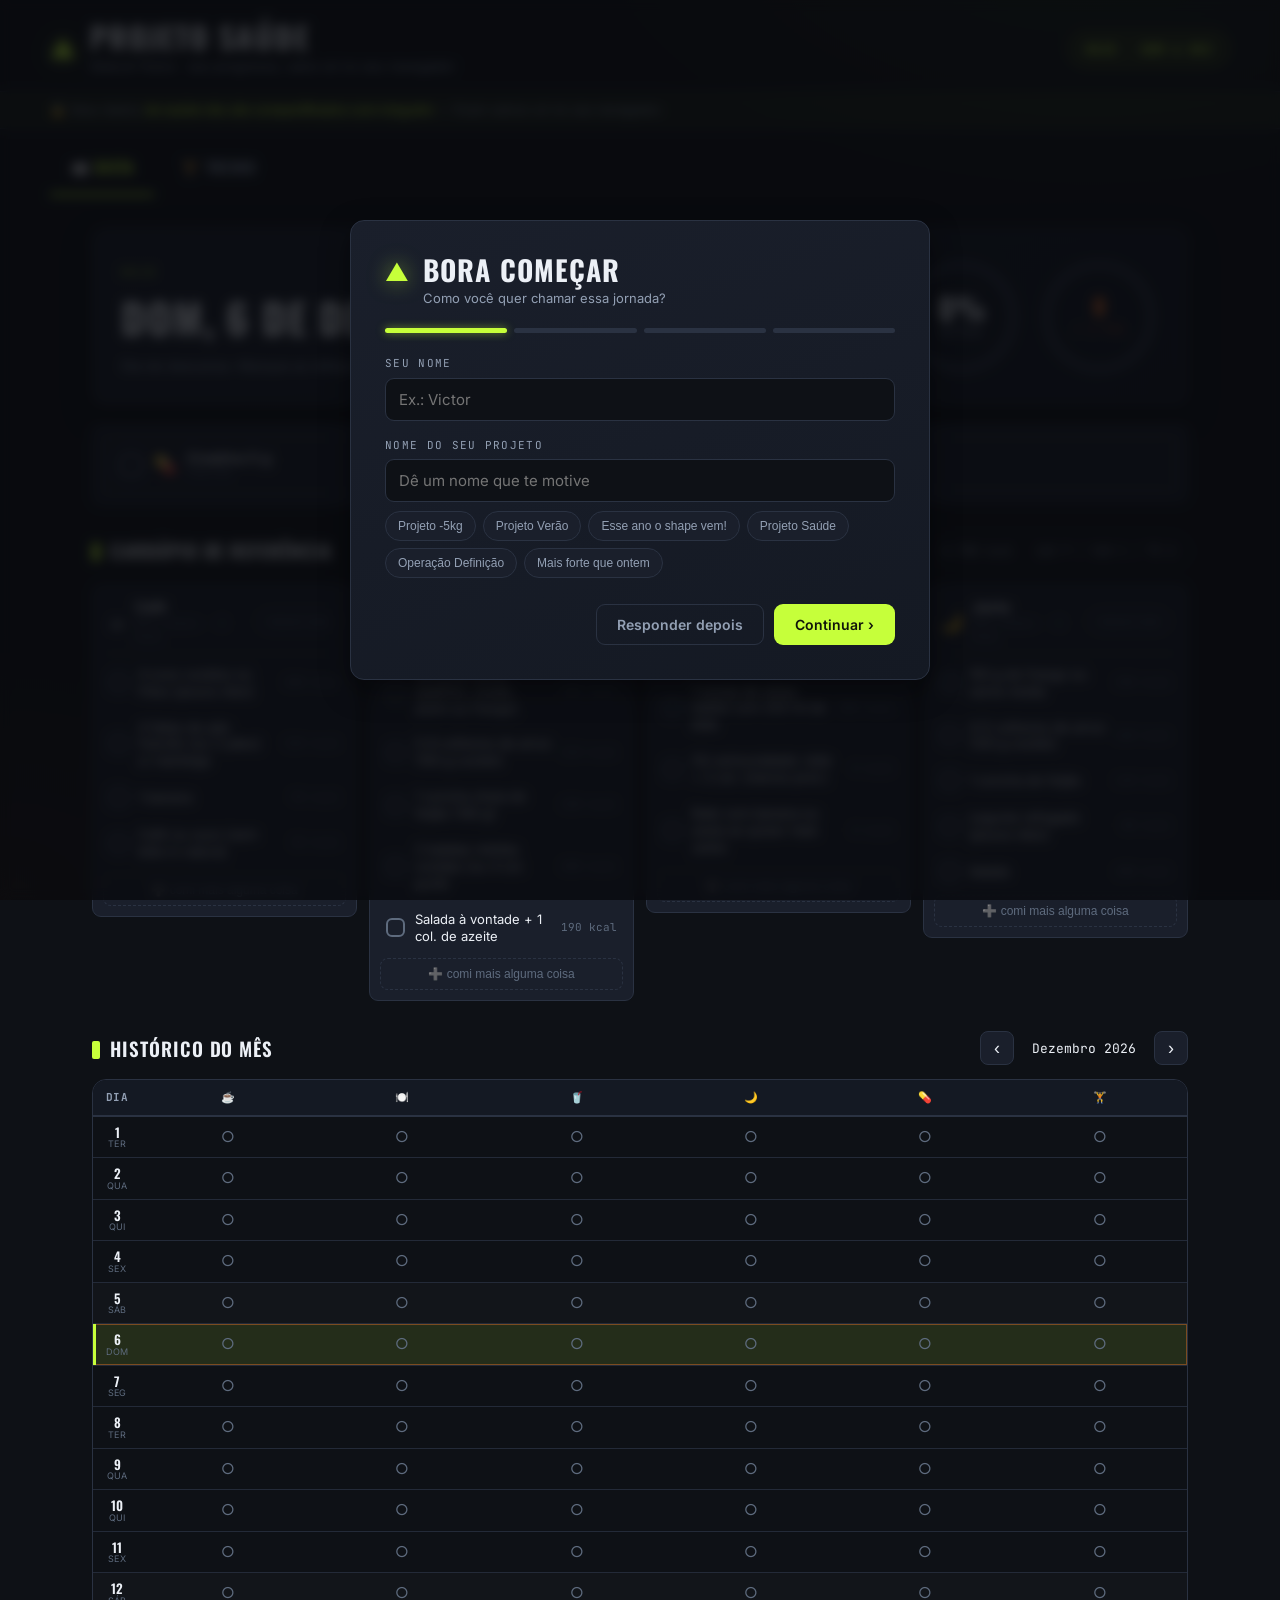
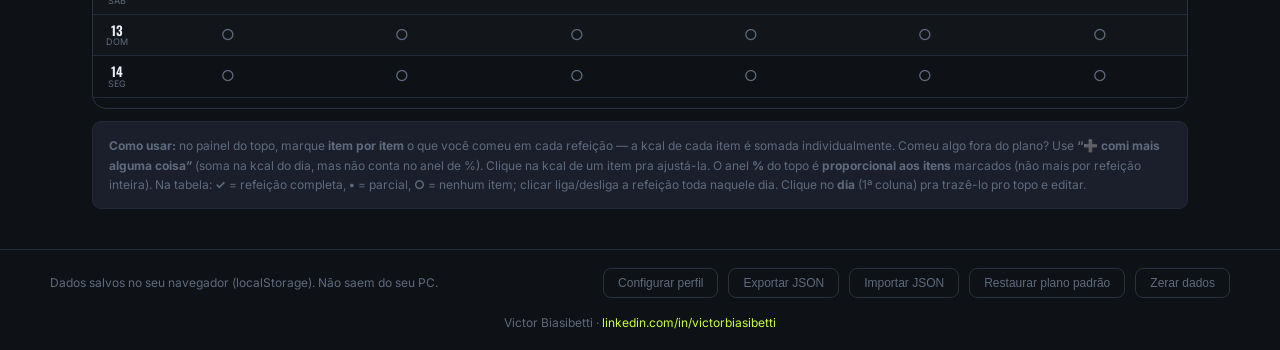
==== commit 26c5f7c9: "chore: credito do autor no rodape Co-Authored-By: Claude Opus 4.8 (1M context) <noreply@anthropic.co" ====
--- a/index.html
+++ b/index.html
@@ -162,6 +162,7 @@
     <button id="resetBtn" class="reset-btn">Zerar dados</button>
   </div>
   <input type="file" id="importFile" accept="application/json,.json" hidden>
+  <span class="foot-credit">Victor Biasibetti · <a href="https://linkedin.com/in/victorbiasibetti" target="_blank" rel="noopener">linkedin.com/in/victorbiasibetti</a></span>
 </footer>
 
 <!-- ===================== ONBOARDING (novo usuário) ===================== -->
--- a/style.css
+++ b/style.css
@@ -407,6 +407,9 @@
   font-size:12px; color:var(--txt-faint); flex-wrap:wrap;
 }
 .foot-actions{ display:flex; gap:10px; flex-wrap:wrap; }
+.foot-credit{ flex-basis:100%; text-align:center; color:var(--txt-faint); }
+.foot-credit a{ color:var(--lime); text-decoration:none; }
+.foot-credit a:hover{ text-decoration:underline; }
 .reset-btn{
   font-size:12px; cursor:pointer; background:transparent; color:var(--txt-faint);
   border:1px solid var(--line); border-radius:8px; padding:7px 14px; transition:.15s;
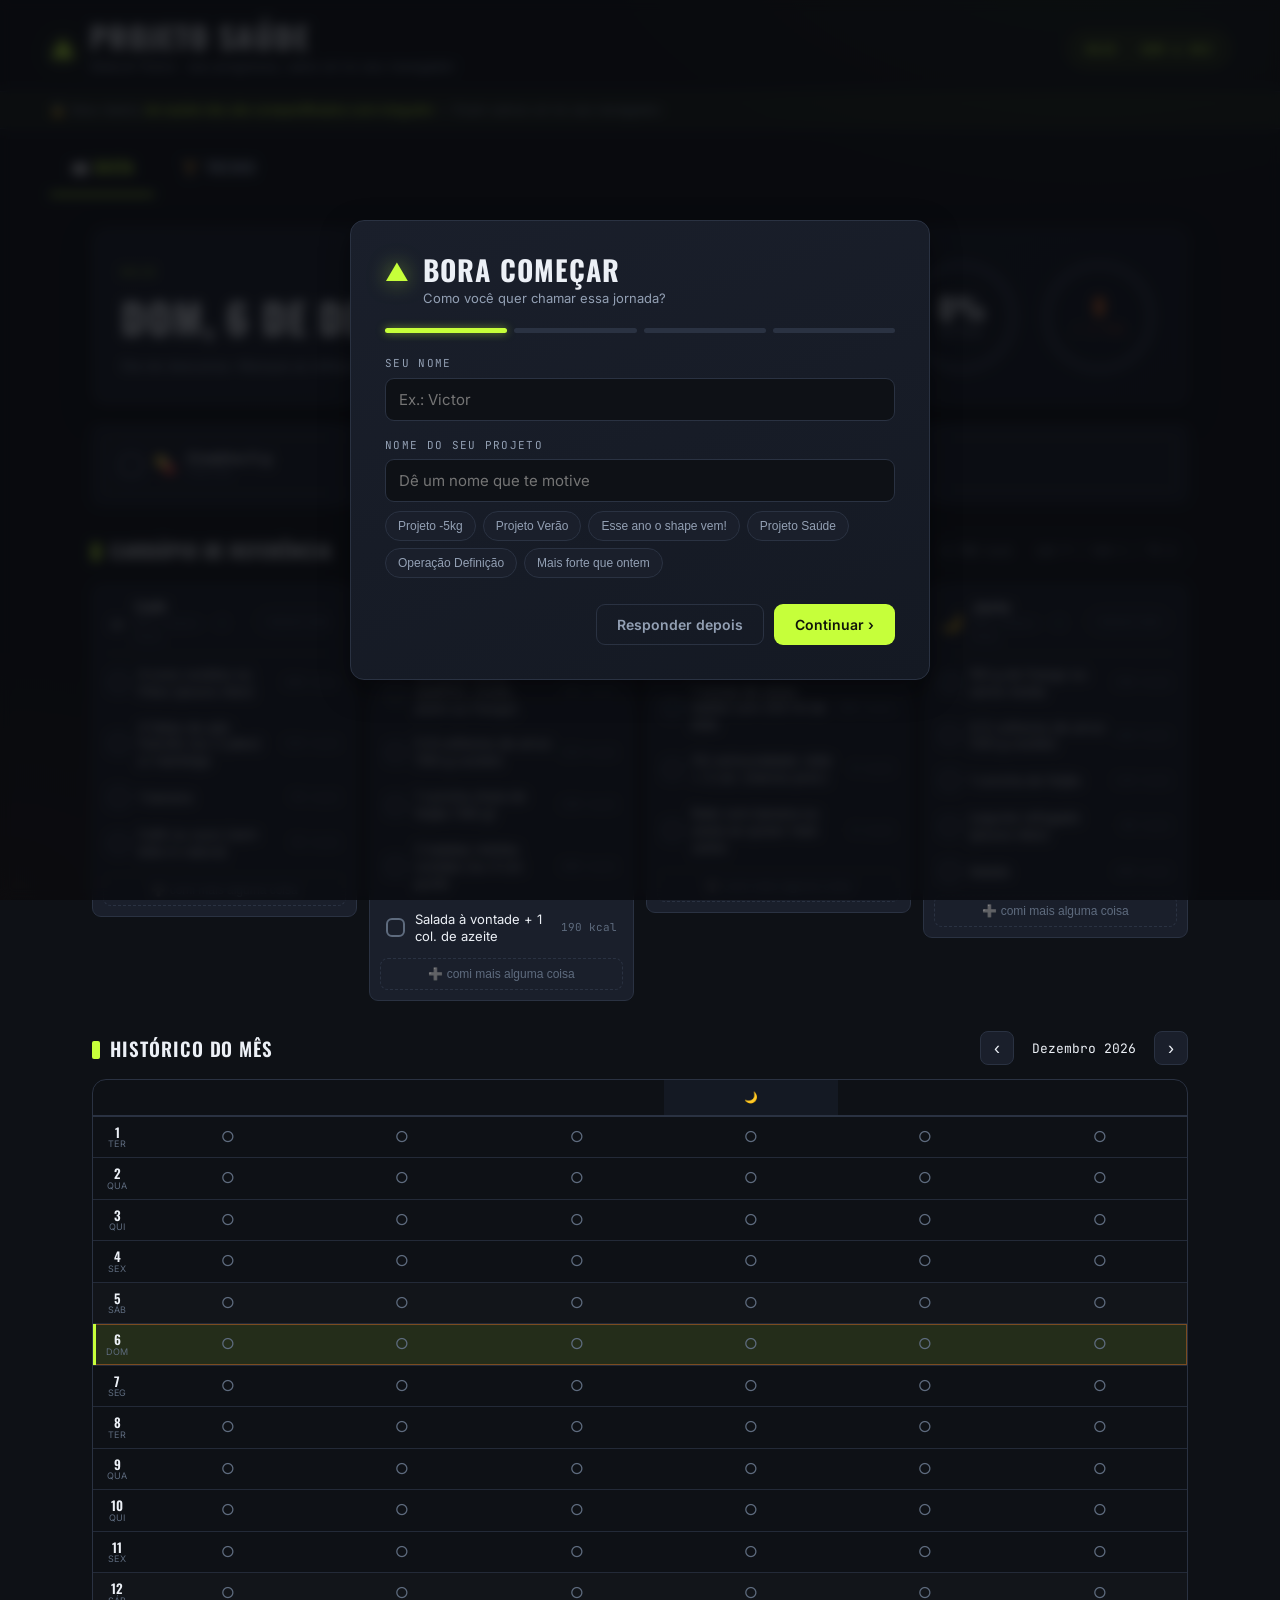
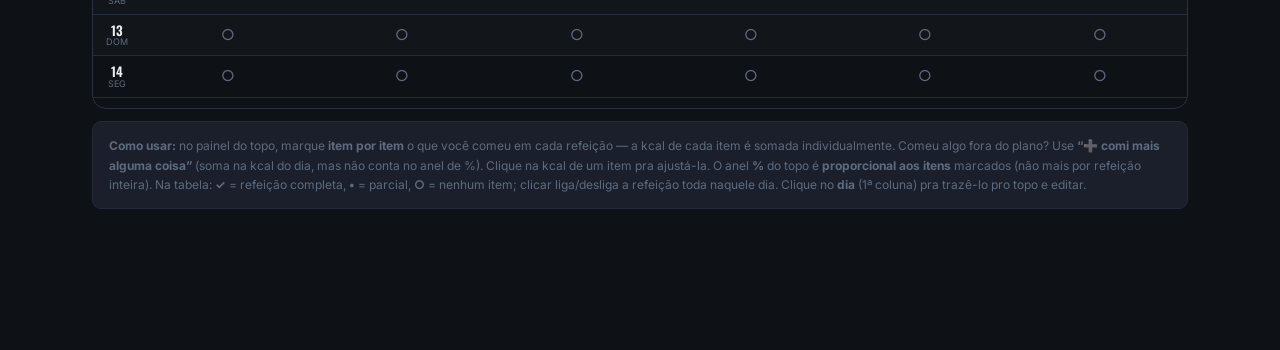
==== commit 4d71e3e6: "chore: rodape com icone do linkedin Co-Authored-By: Claude Opus 4.8 (1M context) <noreply@anthropic." ====
--- a/index.html
+++ b/index.html
@@ -162,7 +162,12 @@
     <button id="resetBtn" class="reset-btn">Zerar dados</button>
   </div>
   <input type="file" id="importFile" accept="application/json,.json" hidden>
-  <span class="foot-credit">Victor Biasibetti · <a href="https://linkedin.com/in/victorbiasibetti" target="_blank" rel="noopener">linkedin.com/in/victorbiasibetti</a></span>
+  <span class="foot-credit">Desenvolvido e mantido por: Victor Biasibetti
+    <a href="https://linkedin.com/in/victorbiasibetti" target="_blank" rel="noopener" aria-label="LinkedIn de Victor Biasibetti" title="LinkedIn">
+      <svg class="ico-linkedin" viewBox="0 0 24 24" width="16" height="16" fill="currentColor" aria-hidden="true">
+        <path d="M20.45 20.45h-3.56v-5.57c0-1.33-.02-3.04-1.85-3.04-1.85 0-2.13 1.45-2.13 2.94v5.67H9.35V9h3.41v1.56h.05c.48-.9 1.64-1.85 3.37-1.85 3.6 0 4.27 2.37 4.27 5.46v6.28zM5.34 7.43a2.07 2.07 0 1 1 0-4.14 2.07 2.07 0 0 1 0 4.14zM7.12 20.45H3.56V9h3.56v11.45zM22.22 0H1.77C.79 0 0 .77 0 1.73v20.54C0 23.23.79 24 1.77 24h20.45c.98 0 1.78-.77 1.78-1.73V1.73C24 .77 23.2 0 22.22 0z"/>
+      </svg>
+    </a></span>
 </footer>
 
 <!-- ===================== ONBOARDING (novo usuário) ===================== -->
--- a/style.css
+++ b/style.css
@@ -407,9 +407,13 @@
   font-size:12px; color:var(--txt-faint); flex-wrap:wrap;
 }
 .foot-actions{ display:flex; gap:10px; flex-wrap:wrap; }
-.foot-credit{ flex-basis:100%; text-align:center; color:var(--txt-faint); }
-.foot-credit a{ color:var(--lime); text-decoration:none; }
-.foot-credit a:hover{ text-decoration:underline; }
+.foot-credit{
+  flex-basis:100%; text-align:center; color:var(--txt-faint);
+  display:inline-flex; align-items:center; justify-content:center; gap:7px;
+}
+.foot-credit a{ color:var(--lime); display:inline-flex; align-items:center; transition:.15s; }
+.foot-credit a:hover{ color:var(--lime-d); }
+.foot-credit .ico-linkedin{ display:block; }
 .reset-btn{
   font-size:12px; cursor:pointer; background:transparent; color:var(--txt-faint);
   border:1px solid var(--line); border-radius:8px; padding:7px 14px; transition:.15s;
